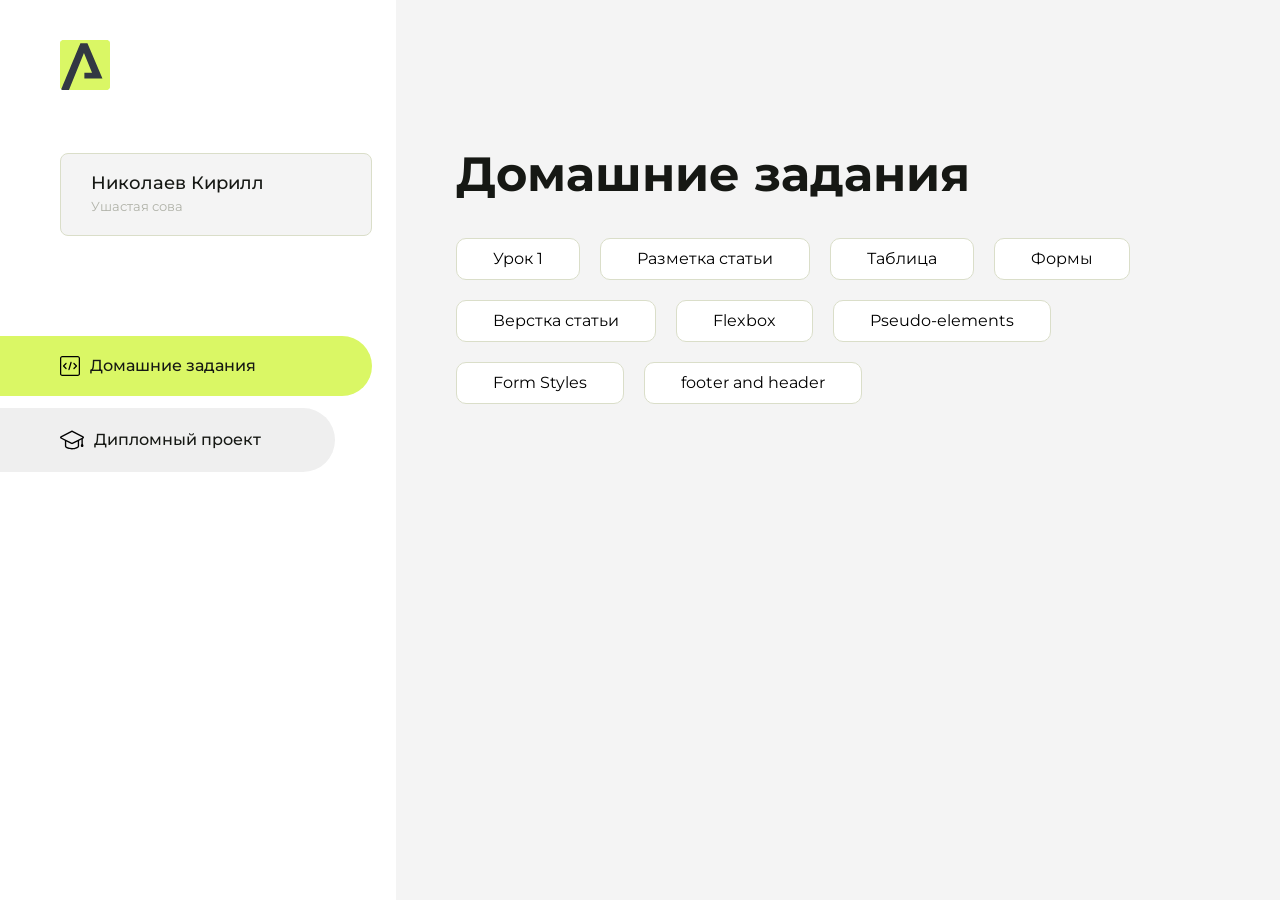
==== index.html @ edf1308f "Update index.html" ====
<!DOCTYPE html>
<html lang="en">
<head>
    <meta charset="UTF-8">
    <meta name="viewport" content="width=device-width, initial-scale=1.0">
    <title>Домашняя работа</title>
    <link rel="shortcut icon" href="src/logo.ico" type="image/x-icon">
    <link rel="preconnect" href="https://fonts.googleapis.com">
    <link rel="preconnect" href="https://fonts.gstatic.com" crossorigin>
    <link href="https://fonts.googleapis.com/css2?family=Montserrat:wght@400;500;700&family=Rubik:wght@500&display=swap"
          rel="stylesheet">
    <link rel="stylesheet" href="src/style.css">
</head>
<body id="body">
<div class="overlay" id="overlay"></div>
<div class="layout">
    <div class="burger" id="burger">
        <svg viewBox="0 0 24 24" fill="none" xmlns="http://www.w3.org/2000/svg">
            <g id="SVGRepo_bgCarrier" stroke-width="0"></g>
            <g id="SVGRepo_tracerCarrier" stroke-linecap="round" stroke-linejoin="round"></g>
            <g id="SVGRepo_iconCarrier">
                <path d="M4 18L20 18" stroke="#DAF765" stroke-width="2" stroke-linecap="round"></path>
                <path d="M4 12L20 12" stroke="#DAF765" stroke-width="2" stroke-linecap="round"></path>
                <path d="M4 6L20 6" stroke="#DAF765" stroke-width="2" stroke-linecap="round"></path>
            </g>
        </svg>
    </div>
    <aside class="sidebar" id="sidebar">
        <div class="sidebar__inner">
            <div class="logo">
                <svg width="50" height="50" viewBox="0 0 50 50" fill="none" xmlns="http://www.w3.org/2000/svg">
                    <g clip-path="url(#clip0_513_74730)">
                        <path d="M46.17 -0.257004H3.83C1.57281 -0.257004 -0.257 1.57281 -0.257 3.83V46.17C-0.257 48.4272 1.57281 50.257 3.83 50.257H46.17C48.4272 50.257 50.257 48.4272 50.257 46.17V3.83C50.257 1.57281 48.4272 -0.257004 46.17 -0.257004Z"
                              fill="#DAF765"/>
                        <path d="M24.375 38.4H42.461L27.441 3.1585H20.4355C20.4355 3.1585 6.7895 35.881 1.1945 49.294C2.015 50.0275 3.0945 50.257 3.6945 50.257H8.8445L23.954 13.07L32.0465 32.8285H24.375V38.4Z"
                              fill="#323843"/>
                    </g>
                    <defs>
                        <clipPath id="clip0_513_74730">
                            <rect width="50" height="50" fill="white"/>
                        </clipPath>
                    </defs>
                </svg>
            </div>
            <div class="sidebar__user">
                <div class="sidebar__name">Николаев Кирилл</div>
                <div class="sidebar__text">Ушастая сова</div>
            </div>
            <div class="sidebar__tabs">
                <div class="sidebar__item">
                    <button class="sidebar__button active" id="tasks">
                        <svg xmlns="http://www.w3.org/2000/svg" width="20" height="20" viewBox="0 0 20 20" fill="none">
                            <g clip-path="url(#clip0_704_74543)">
                                <path d="M17.7083 20H2.29167C1.0275 20 0 18.9725 0 17.7083V2.29167C0 1.0275 1.0275 0 2.29167 0H17.7083C18.9725 0 20 1.0275 20 2.29167V17.7083C20 18.9725 18.9725 20 17.7083 20ZM2.29167 1.25C1.7175 1.25 1.25 1.7175 1.25 2.29167V17.7083C1.25 18.2825 1.7175 18.75 2.29167 18.75H17.7083C18.2825 18.75 18.75 18.2825 18.75 17.7083V2.29167C18.75 1.7175 18.2825 1.25 17.7083 1.25H2.29167Z"
                                      fill="black"/>
                                <path d="M6.04167 13.125C5.88167 13.125 5.72167 13.0642 5.6 12.9417L3.1 10.4417C2.85583 10.1975 2.85583 9.80167 3.1 9.5575L5.6 7.0575C5.84417 6.81333 6.24 6.81333 6.48417 7.0575C6.72833 7.30167 6.72833 7.6975 6.48417 7.94167L4.42583 10L6.48417 12.0583C6.72833 12.3025 6.72833 12.6983 6.48417 12.9425C6.36167 13.0642 6.20167 13.125 6.04167 13.125Z"
                                      fill="black"/>
                                <path d="M8.95833 14.1667C8.9 14.1667 8.84 14.1583 8.78167 14.1417C8.45083 14.0442 8.26083 13.6967 8.35833 13.3658L10.4417 6.28251C10.5392 5.95084 10.8892 5.76417 11.2175 5.85917C11.5483 5.95667 11.7383 6.30417 11.6408 6.63501L9.5575 13.7183C9.47833 13.9908 9.22833 14.1667 8.95833 14.1667Z"
                                      fill="black"/>
                                <path d="M13.9583 13.125C13.7983 13.125 13.6383 13.0642 13.5167 12.9417C13.2725 12.6975 13.2725 12.3017 13.5167 12.0575L15.575 9.99916L13.5167 7.94083C13.2725 7.69666 13.2725 7.30083 13.5167 7.05666C13.7608 6.81249 14.1567 6.81249 14.4008 7.05666L16.9008 9.55666C17.145 9.80083 17.145 10.1967 16.9008 10.4408L14.4008 12.9408C14.2783 13.0642 14.1183 13.125 13.9583 13.125Z"
                                      fill="black"/>
                            </g>
                            <defs>
                                <clipPath id="clip0_704_74543">
                                    <rect width="20" height="20" fill="white"/>
                                </clipPath>
                            </defs>
                        </svg>
                        <span>Домашние задания</span></button>
                </div>
                <div class="sidebar__item">
                    <button class="sidebar__button" id="diplom">
                        <svg xmlns="http://www.w3.org/2000/svg" width="24" height="24" viewBox="0 0 24 24" fill="none">
                            <g clip-path="url(#clip0_704_74553)">
                                <path d="M23.2628 10.5971C23.7176 10.365 24 9.90375 24 9.39337C24 8.883 23.7176 8.42175 23.2628 8.18962L12.6135 2.75362C12.2291 2.55824 11.7705 2.55787 11.3854 2.75399L0.736875 8.19C0.282375 8.42175 0 8.883 0 9.39337C0 9.90375 0.282375 10.365 0.736875 10.5971L4.89038 12.7177V18.2074C4.89038 19.8154 8.412 21.393 12 21.393C15.5884 21.393 19.1096 19.815 19.1096 18.2074V12.7174L21.4609 11.517V15.8017L20.901 17.2305C20.7409 17.6389 20.7934 18.0994 21.0405 18.4616C21.2876 18.8246 21.6979 19.041 22.1366 19.041C22.5754 19.041 22.9852 18.8246 23.2324 18.462C23.4795 18.099 23.532 17.6385 23.3719 17.2301L22.8124 15.8021V10.827L23.2628 10.5971ZM17.7623 18.1721C17.6198 18.6375 15.3491 20.0419 12 20.0419C8.65088 20.0419 6.38025 18.6375 6.2415 18.2074V12.3037L6.23887 12.3019C6.23812 12.057 6.1065 11.8207 5.87325 11.7019L1.3515 9.39337L12 3.95737L22.6489 9.39337L12 14.8294L5.87325 11.7019C5.54063 11.5331 4.6695 11.6674 4.5 12C4.33012 12.3322 4.55813 12.5479 4.89038 12.7177L11.3857 16.0331C11.5781 16.1314 11.7889 16.1805 12 16.1805C12.2107 16.1805 12.4222 16.1314 12.6146 16.0331L17.7593 13.407L17.7623 18.1721Z"
                                      fill="black"/>
                            </g>
                            <defs>
                                <clipPath id="clip0_704_74553">
                                    <rect width="24" height="24" fill="white"/>
                                </clipPath>
                            </defs>
                        </svg>
                        <span>Дипломный проект</span></button>
                </div>
            </div>
        </div>

    </aside>
    <div class="content">
        <div class="container">
            <div class="content__block" id="tasksBlock">
                <div class="content__title">Домашние задания</div>
                <ul class="content__list">
                    <li class="content__list-item">
                        <a href="hello-arokenru/index.html">Урок 1</a>
                    </li>
                    <li class="content__list-item">
                        <a href="hw-1/index.html">Разметка статьи</a>
                    </li>
                     <li class="content__list-item">
                        <a href="table-homework/index.html">Таблица</a>
                    </li>
                     <li class="content__list-item">
                        <a href="form-homework/index.html">Формы</a>
                    </li>
                     <li class="content__list-item">
                        <a href="fit-studio-work/article.html">Верстка статьи</a>
                    </li>
                     <li class="content__list-item">
                        <a href="flexbox-homework/index.html">Flexbox</a>
                    </li>
                     <li class="content__list-item">
                        <a href="fit-studio-pseudo/article.html">Pseudo-elements</a>
                    </li>
                     <li class="content__list-item">
                        <a href="form-styles/index.html">Form Styles</a>
                    </li>
                    <li class="content__list-item">
                        <a href="fit-studio-work-later/index.html">footer and header</a>
                    </li>
                </ul>
            </div>
            <div class="content__block hidden" id="diplomBlock">
                <div class="content__title">Дипломный проект</div>
                <div class="content__list-diplom">
                    <a href="ПАПКА-С-НОМЕРОМ-УРОКА">Ссылка на ДЗ</a>
                </div>
                <div class="content__decor">
                    <div class="content__decor-text">Давай проверим, чему ты научился!</div>
                    <div class="content__decor-img">
                        <img src="src/decor.png" alt="decor">
                    </div>
                </div>
            </div>
        </div>
    </div>
</div>
<script src="src/index.js"></script>
</body>
</html>
---- src/style.css ----
*{padding: 0;margin: 0;border: 0;}
*,*:before,*:after{-webkit-box-sizing: border-box;box-sizing: border-box;}
:focus,:active{outline: none;}
a:focus,a:active{outline: none;}
nav,footer,header,aside{display: block;}
html,body{
    height:100%;width:100%;
    font-size:100%;line-height:1;-ms-text-size-adjust:100%;-moz-text-size-adjust:100%;-webkit-text-size-adjust:100%;}
input,button,textarea{font-family:inherit;}
input::-ms-clear{display: none;}
button{cursor: pointer;}
button::-moz-focus-inner{padding:0;border:0;}
a,a:visited{text-decoration: none;}
a:hover{text-decoration: none;}
ul li{list-style: none;}
img{vertical-align: top;}
h1,h2,h3,h4,h5,h6{font-size:inherit;font-weight: inherit;}
a{color:inherit;}



body {
    font-family: "Montserrat",SansSerif;
    color: black;
}

body.overflow {
    overflow: hidden;
}



.layout {
    display: -webkit-box;
    display: -ms-flexbox;
    display: flex;
    min-height: 100vh;
}

.sidebar {
    padding: 40px 24px 40px 0;
    -ms-flex-negative: 0;
    flex-shrink: 0;
    background-color: white;
}



.content {
    -webkit-box-flex: 1;
    -ms-flex-positive: 1;
    flex-grow: 1;
    background-color: #F4F4F4;
}

.container {
    display: -webkit-box;
    display: -ms-flexbox;
    display: flex;
    -webkit-box-orient: vertical;
    -webkit-box-direction: normal;
    -ms-flex-direction: column;
    flex-direction: column;
    -webkit-box-pack: center;
    -ms-flex-pack: center;
    justify-content: center;
    -webkit-box-align: center;
    -ms-flex-align: center;
    align-items: center;
    padding: 150px 60px 80px 60px;
}


.logo {
    margin-left: 60px;
    margin-bottom: 60px;
}

.sidebar__user {
    background-color: #F4F4F4;
    padding: 20px 30px;
    margin-left: 60px;
    margin-bottom: 100px;
    border-radius: 8px;
    border: 1px solid #DADEC9;
}

.sidebar__name {
    color:#161814;
    font-size: 18px;
    font-weight: 500;
    margin-bottom: 6px;
}

.sidebar__text {
    color: #AFB1A7;
    font-size: 13px;
    font-weight: 400;
    line-height: 130%; /* 16.9px */
}

.sidebar__item {
    width: 372px;
}

.sidebar__button {
    display: -webkit-box;
    display: -ms-flexbox;
    display: flex;
    -webkit-box-align: center;
    -ms-flex-align: center;
    align-items: center;
    gap: 10px;
    padding: 20px 60px;
    margin-bottom: 12px;
    border-radius: 0px 100px 100px 0px;
    -webkit-transition: all .5s;
    -o-transition: all .5s;
    transition: all .5s;
    cursor: pointer;
    width: 90%;
    color:#161814;
    font-size: 16px;
    font-weight: 500;
}

.sidebar__button.active , .sidebar__button:hover {
    width: 100%;
    background-color: #DAF765;
}


.content__title {
    color: #161814;
    font-size: 48px;
    font-weight: 700;
    margin-bottom: 40px;
}

.content__list {
    display: -webkit-box;
    display: -ms-flexbox;
    display: flex;
    -webkit-box-align: center;
    -ms-flex-align: center;
    align-items: center;
    -ms-flex-wrap: wrap;
    flex-wrap: wrap;
    gap: 20px;
}



.content__list-item  {
    cursor: pointer;
    padding: 12px 18px;
    background-color: #fff;
    border-radius: 10px;
    border: 1px solid #DADEC9;
    -webkit-transition: all .3s;
    -o-transition: all .3s;
    transition: all .3s;
}

.content__list-item:hover,.content__list-diplom:hover {
    background-color: #AFB1A7;
}

li a {
    padding: 12px 18px;

}


.content__list-diplom {
    -webkit-transition: all .3s;
    -o-transition: all .3s;
    transition: all .3s;
    display: inline-block;
    padding: 12px 18px;
    background-color: #fff;
    border-radius: 10px;
    border: 1px solid #DADEC9;
}

.content__decor {
    display: -webkit-box;
    display: -ms-flexbox;
    display: flex;
    -webkit-box-align: center;
    -ms-flex-align: center;
    align-items: center;
}

.content__decor-text {
    color:#BEDD44;
    font-size: 36px;
    font-weight: 700;
    line-height: 110%; /* 39.6px */
}

.content__block {
    max-width: 1200px;
}

.content__block.hidden {
    display: none;
}

.content__decor-img img{
    width: 100%;
}

.burger {
    display: none;
    padding: 5px;
    position: fixed;
    top: 3%;
    right: 7%;
    width: 40px;
    height: 40px;
    background-color: #161814;
    border-radius: 50%;
    z-index: 10;
    border: 1px solid #DAF765;
}

@media (max-width: 768px) {
    .burger {
        display: block;
    }

    .sidebar {
        -webkit-transition: all .3s;
        -o-transition: all .3s;
        transition: all .3s;
        -webkit-transform: translateX(-100%);
        -ms-transform: translateX(-100%);
        transform: translateX(-100%);
        position: fixed;
        top: 0;
        left: 0;
        bottom: 0;
        z-index: 5;
    }

    .sidebar.show {
        -webkit-transform: translateX(0%);
        -ms-transform: translateX(0%);
        transform: translateX(0%);
    }

    .overlay {
        opacity: 0;
        pointer-events: none;
        -webkit-transition: all .3s;
        -o-transition: all .3s;
        transition: all .3s;
        position: absolute;
        top: 0;
        right: 0;
        left: 0;
        bottom: 0;
        z-index: 3;
        background-color: #000000e0;
    }

    .overlay.show {
        opacity: 1;
        pointer-events: all;
    }

    .container {
        padding: 40px 20px;
        min-height: 100%;
    }

    .content__decor {
        margin-top: 20px;
        -webkit-box-orient: vertical;
        -webkit-box-direction: normal;
        -ms-flex-direction: column;
        flex-direction: column;
    }
}

@media (max-width: 400px) {
    .sidebar__user {
        margin-left: 0;
    }
}
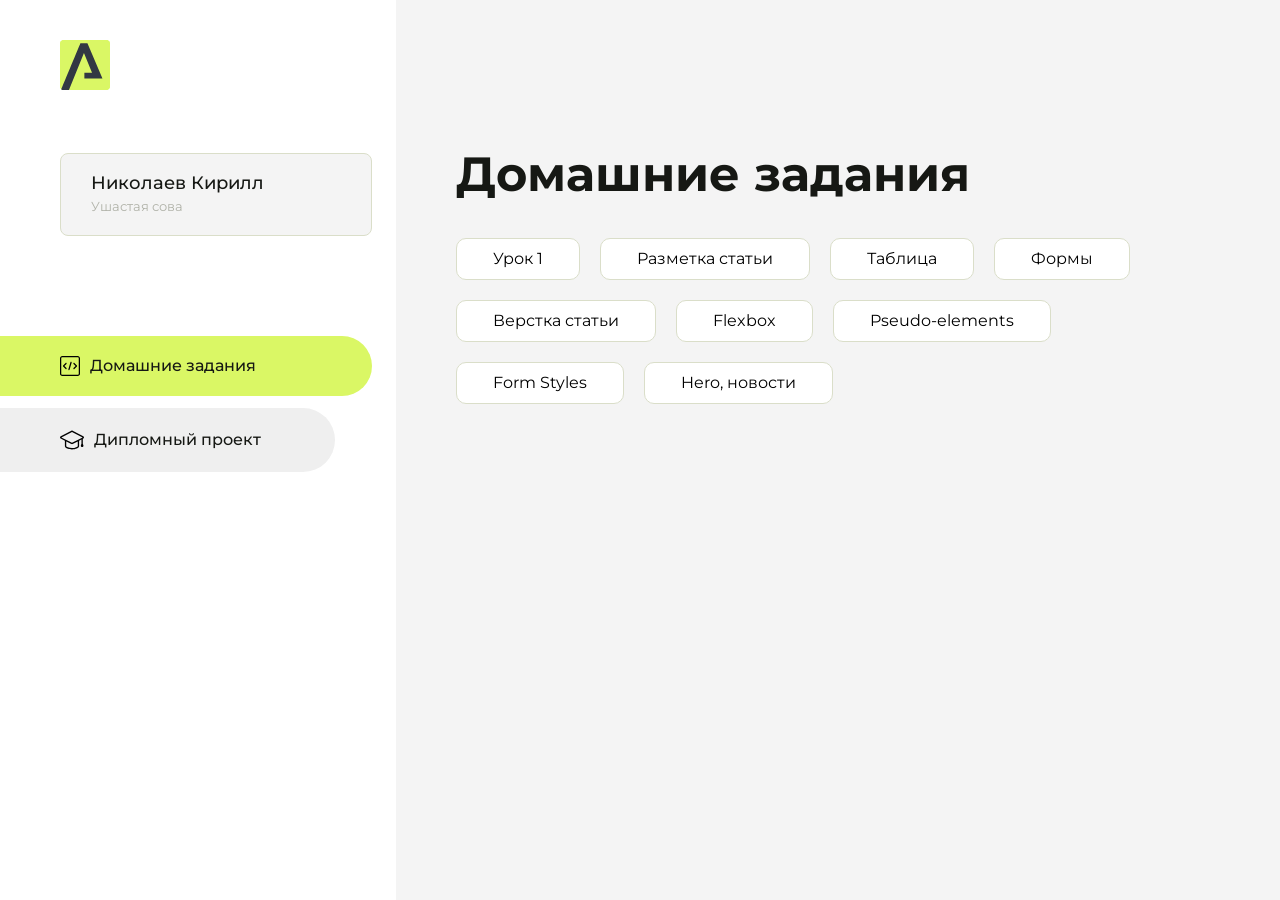
==== commit d9b78946: "Update index.html" ====
--- a/index.html
+++ b/index.html
@@ -117,7 +117,7 @@
                         <a href="form-styles/index.html">Form Styles</a>
                     </li>
                     <li class="content__list-item">
-                        <a href="fit-studio-work-later/index.html">footer and header</a>
+                        <a href="fit-studio-work-later/index.html">Hero, новости</a>
                     </li>
                 </ul>
             </div>
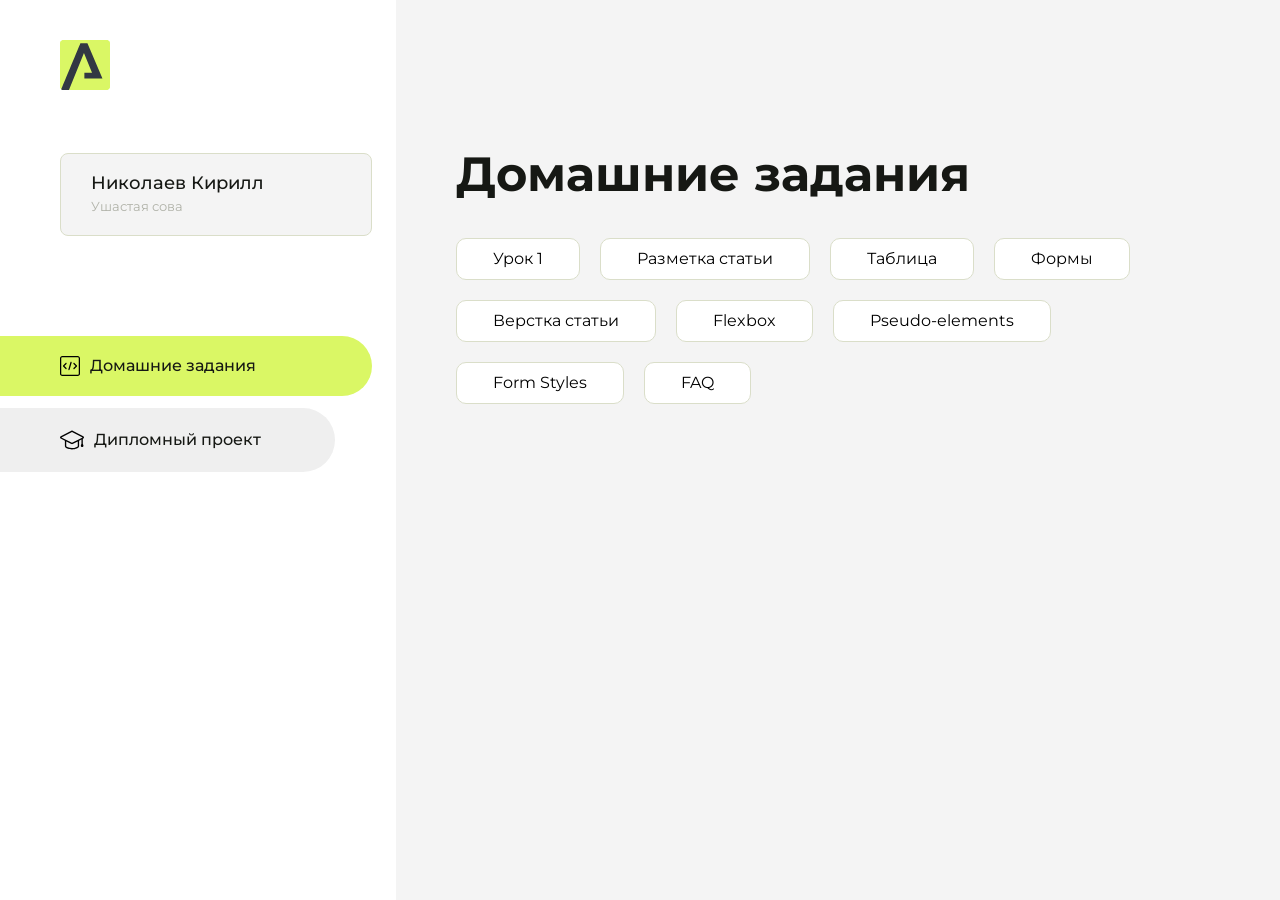
==== commit 56ff1b84: "Update index.html" ====
--- a/index.html
+++ b/index.html
@@ -117,7 +117,7 @@
                         <a href="form-styles/index.html">Form Styles</a>
                     </li>
                     <li class="content__list-item">
-                        <a href="fit-studio-work-later/index.html">Hero, новости</a>
+                        <a href="fit-studio-work-later/index.html">FAQ</a>
                     </li>
                 </ul>
             </div>
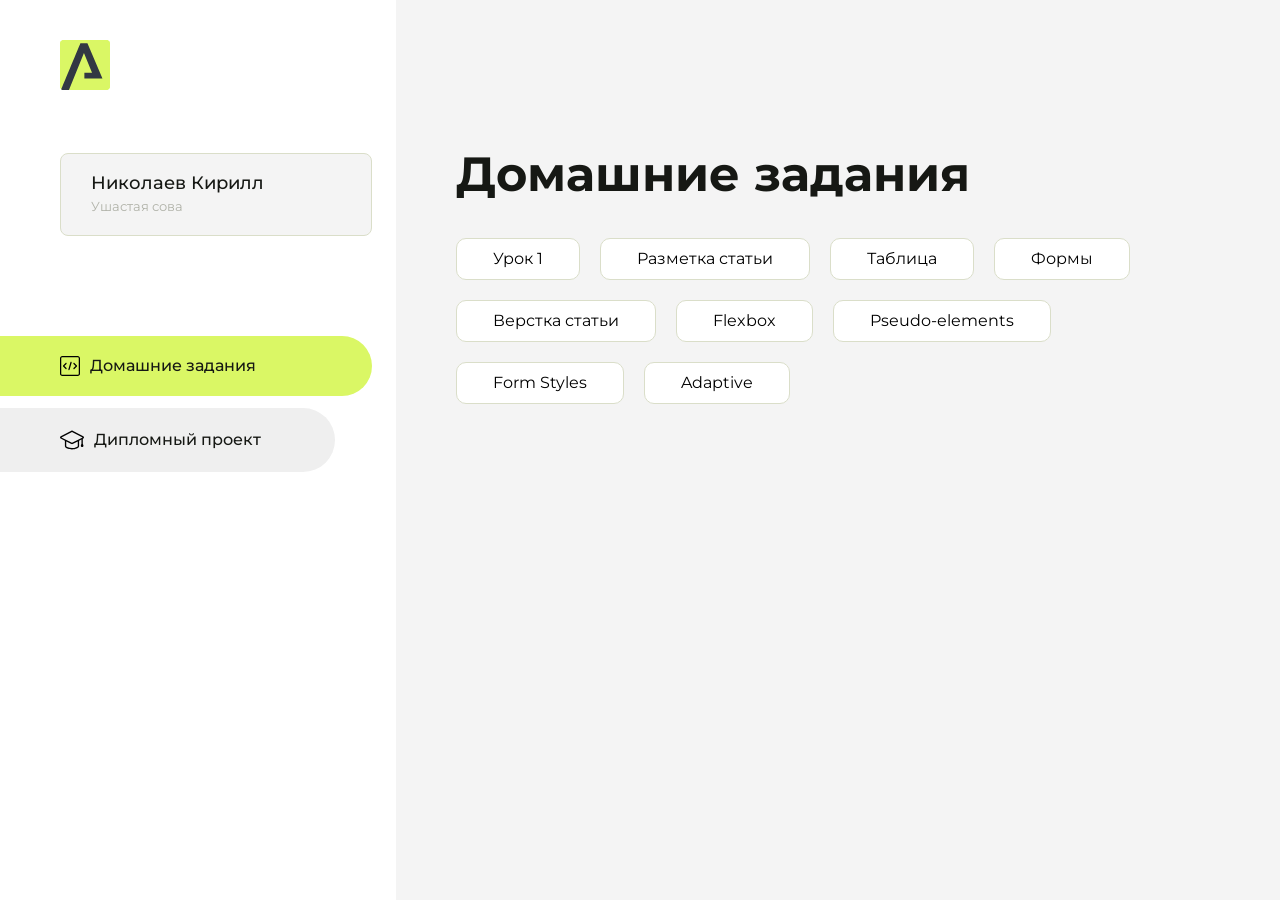
==== commit 46a3722f: "Update index.html" ====
--- a/index.html
+++ b/index.html
@@ -117,7 +117,7 @@
                         <a href="form-styles/index.html">Form Styles</a>
                     </li>
                     <li class="content__list-item">
-                        <a href="fit-studio-work-later/index.html">FAQ</a>
+                        <a href="fit-studio-work-later/index.html">Adaptive</a>
                     </li>
                 </ul>
             </div>
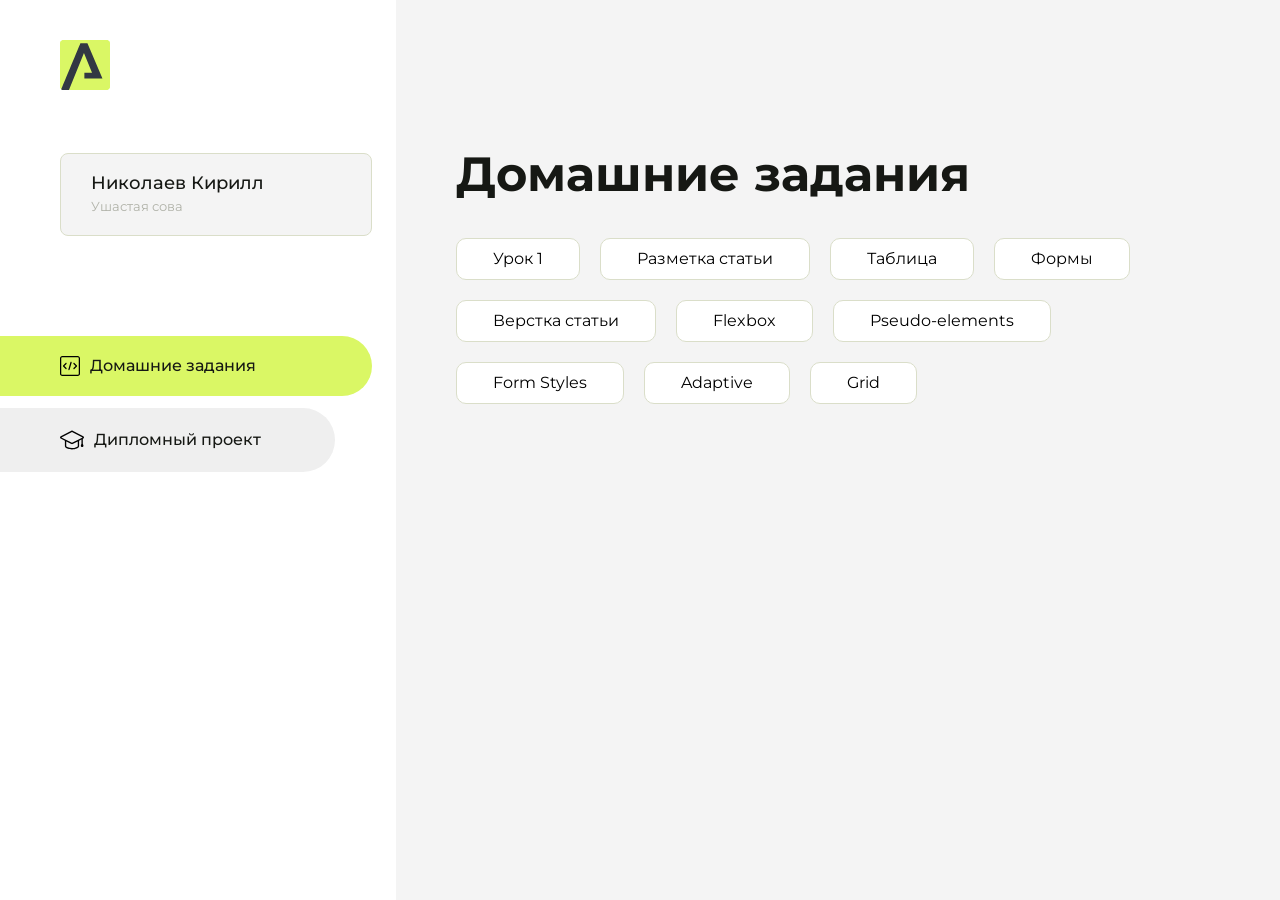
==== commit 44f9c1da: "Update index.html" ====
--- a/index.html
+++ b/index.html
@@ -119,6 +119,9 @@
                     <li class="content__list-item">
                         <a href="fit-studio-work-later/index.html">Adaptive</a>
                     </li>
+                    <li class="content__list-item">
+                        <a href="grid-homework/index.html">Grid</a>
+                    </li>
                 </ul>
             </div>
             <div class="content__block hidden" id="diplomBlock">
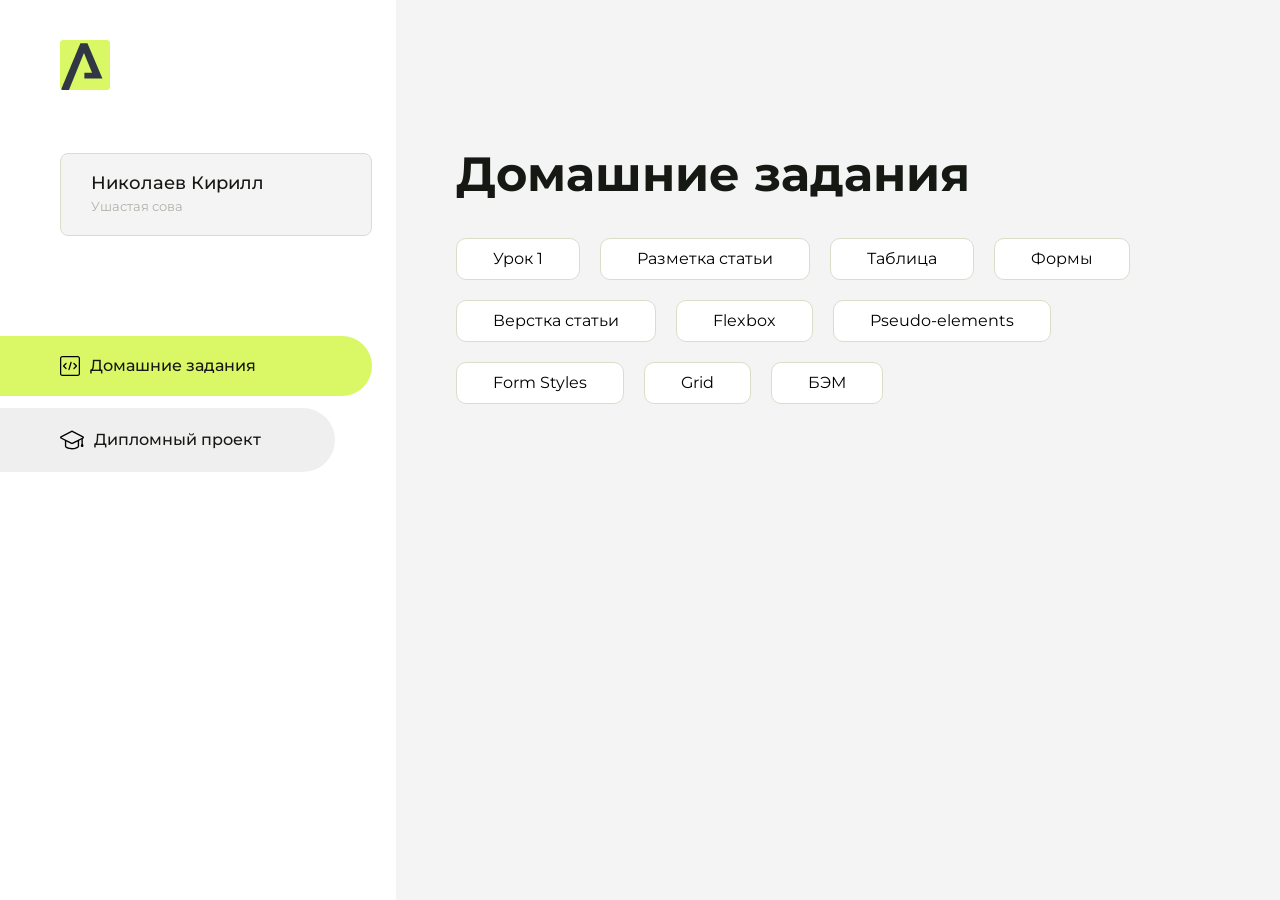
==== commit c7a35d05: "Update index.html" ====
--- a/index.html
+++ b/index.html
@@ -115,12 +115,12 @@
                     </li>
                      <li class="content__list-item">
                         <a href="form-styles/index.html">Form Styles</a>
+                     </li>
+                    <li class="content__list-item">
+                        <a href="grid/index.html">Grid</a>
                     </li>
                     <li class="content__list-item">
-                        <a href="fit-studio-work-later/index.html">Adaptive</a>
-                    </li>
-                    <li class="content__list-item">
-                        <a href="grid-homework/index.html">Grid</a>
+                        <a href="fit-studio-work-later/index.html">БЭМ</a>
                     </li>
                 </ul>
             </div>
